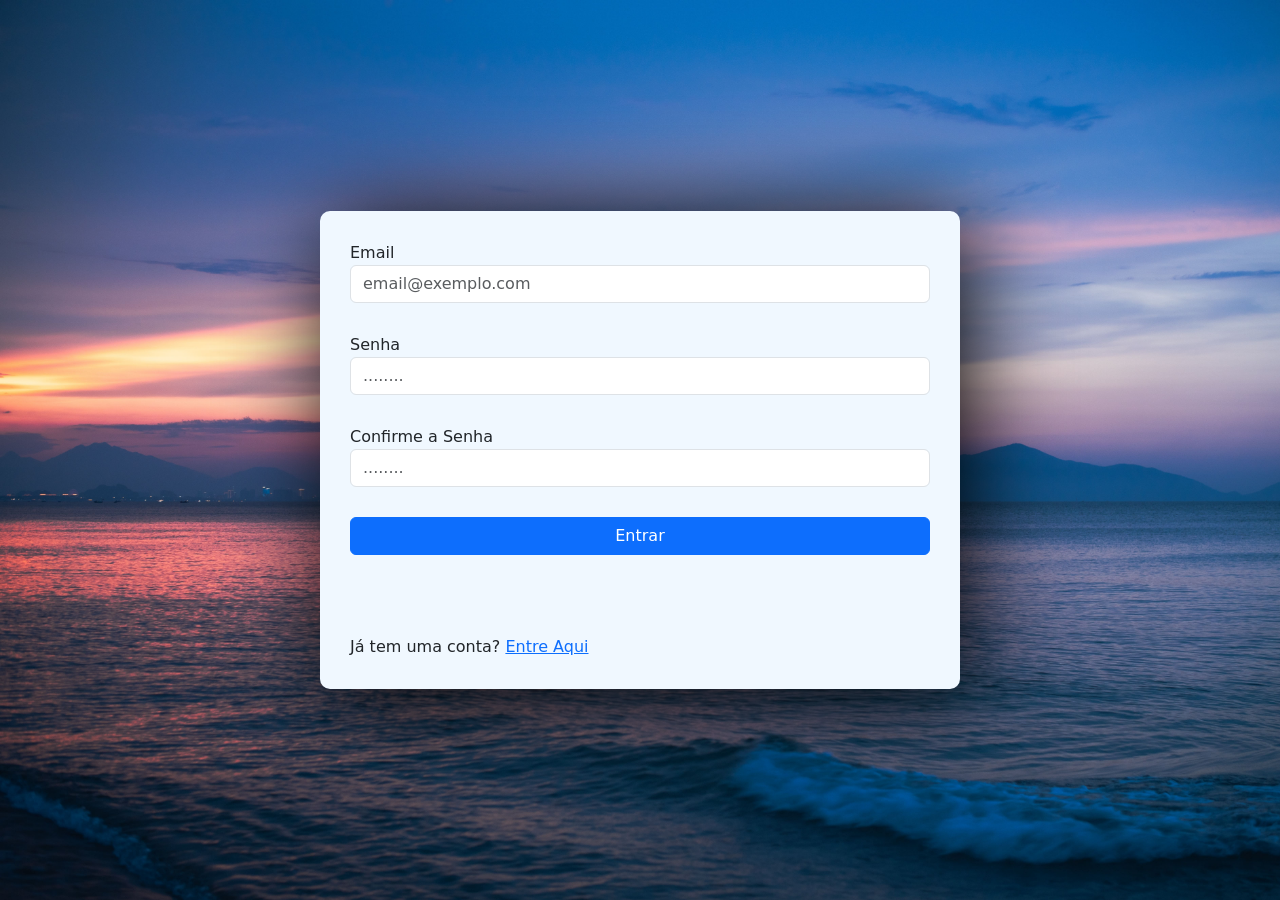
==== src/frontend/cadastro.html @ e50a6e3d "Frontend básico da tela de login e da de cadastro feito" ====
<!DOCTYPE html>
<html lang="pt-BR">
<head>
    <meta charset="UTF-8">
    <meta name="viewport" content="width=device-width, initial-scale=1.0">
    <link href="https://cdn.jsdelivr.net/npm/bootstrap@5.3.8/dist/css/bootstrap.min.css" rel="stylesheet" integrity="sha384-sRIl4kxILFvY47J16cr9ZwB07vP4J8+LH7qKQnuqkuIAvNWLzeN8tE5YBujZqJLB" crossorigin="anonymous">
    <link rel="stylesheet" href="../frontend/css/style.css">
    <title>Cadastro</title>
</head>
<body class="bodylogin">

    <form class="formulario">
  <div class="form-group">
    <label for="exampleInputEmail1">Email</label>
    <input type="email" class="form-control" id="exampleInputEmail1" aria-describedby="emailHelp" placeholder="email@exemplo.com">
  </div>
  <div class="form-group">
    <label for="exampleInputPassword1">Senha</label>
    <input type="password" class="form-control" id="exampleInputPassword1" placeholder="........">
  </div>
  <div class="form-group">
    <label for="exampleInputPassword1">Confirme a Senha</label>
    <input type="password" class="form-control" id="exampleInputPassword1" placeholder="........">
  </div>
  <button type="submit" class="btn btn-primary">Entrar</button>
  <div class="naotem">
      Já tem uma conta? <a href="login.html">Entre Aqui</a>
  </div>
</form>
    
</body>
</html>
---- src/frontend/css/style.css ----
* {
margin: 0;
padding: 0px;
box-sizing: border-box;
}

.formulario {
    display: flex;
    flex-direction: column;
    background-color: aliceblue;
    padding: 30px;
    border-radius: 10px;
    box-shadow: 10px 5px 100px black;
    width: 50%;
}

.bodylogin {
    background-image: url(../assets/images/loginbg.jpg);
    background-repeat: no-repeat;
    background-size: cover;
    display: flex;          
    justify-content: center;
    align-items: center;
    height: 100vh; 
}



.form-group {
   padding-bottom: 30px;
}


.naotem {
    margin-top: 5rem;
}
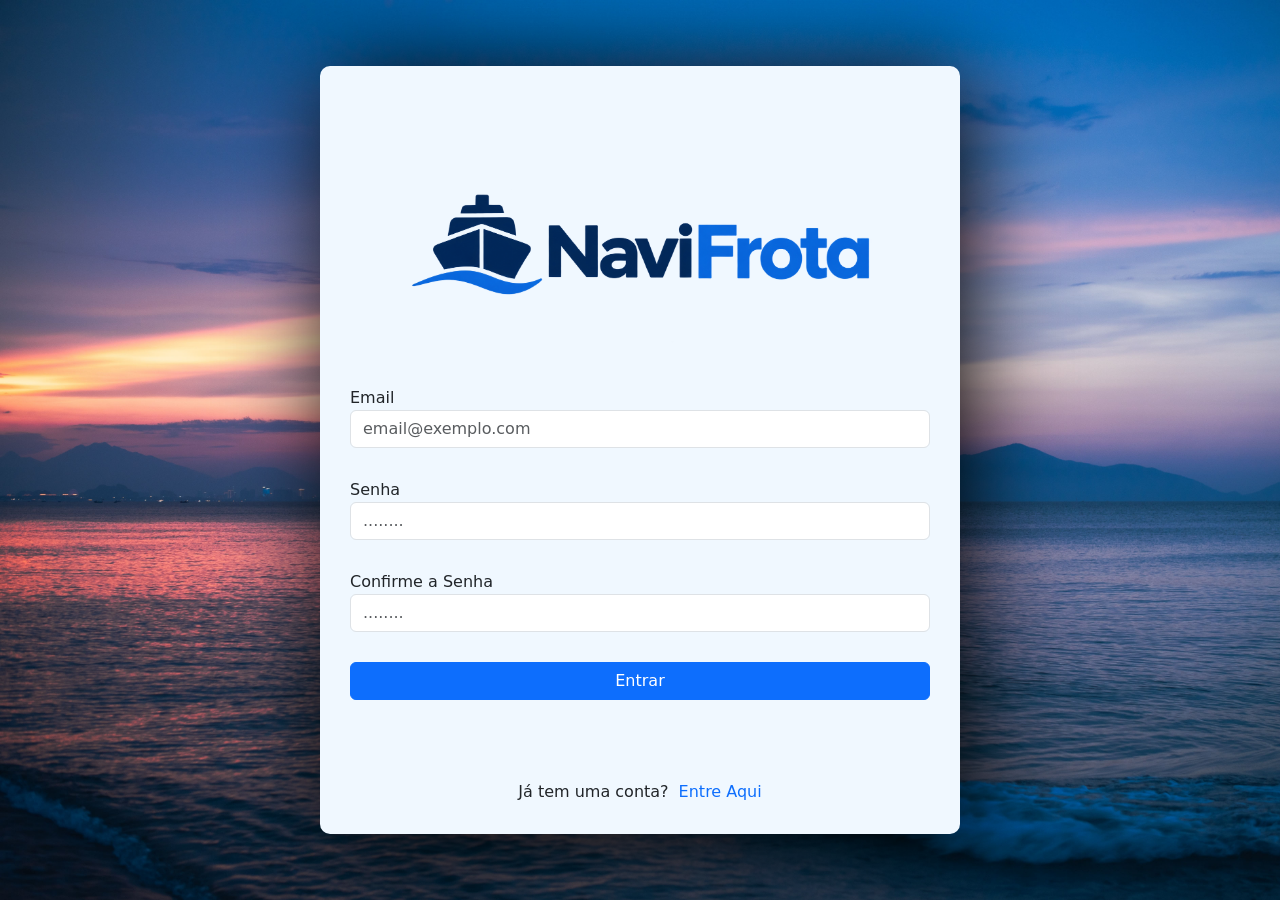
==== commit 44ec266b: "Frontend das páginas cadastro e login finalizado" ====
--- a/src/frontend/cadastro.html
+++ b/src/frontend/cadastro.html
@@ -10,6 +10,7 @@
 <body class="bodylogin">
 
     <form class="formulario">
+      <img src="assets/images/logo.png" alt="Logo do site">
   <div class="form-group">
     <label for="exampleInputEmail1">Email</label>
     <input type="email" class="form-control" id="exampleInputEmail1" aria-describedby="emailHelp" placeholder="email@exemplo.com">
@@ -24,7 +25,7 @@
   </div>
   <button type="submit" class="btn btn-primary">Entrar</button>
   <div class="naotem">
-      Já tem uma conta? <a href="login.html">Entre Aqui</a>
+      Já tem uma conta?<a href="login.html" class="linkentrar">Entre Aqui</a>
   </div>
 </form>
     
--- a/src/frontend/css/style.css
+++ b/src/frontend/css/style.css
@@ -32,5 +32,13 @@
 
 
 .naotem {
+    display: flex;
     margin-top: 5rem;
+    justify-content: center;
+    
+}
+
+.linkentrar {
+    margin-left: 10px;
+    text-decoration: none;
 }
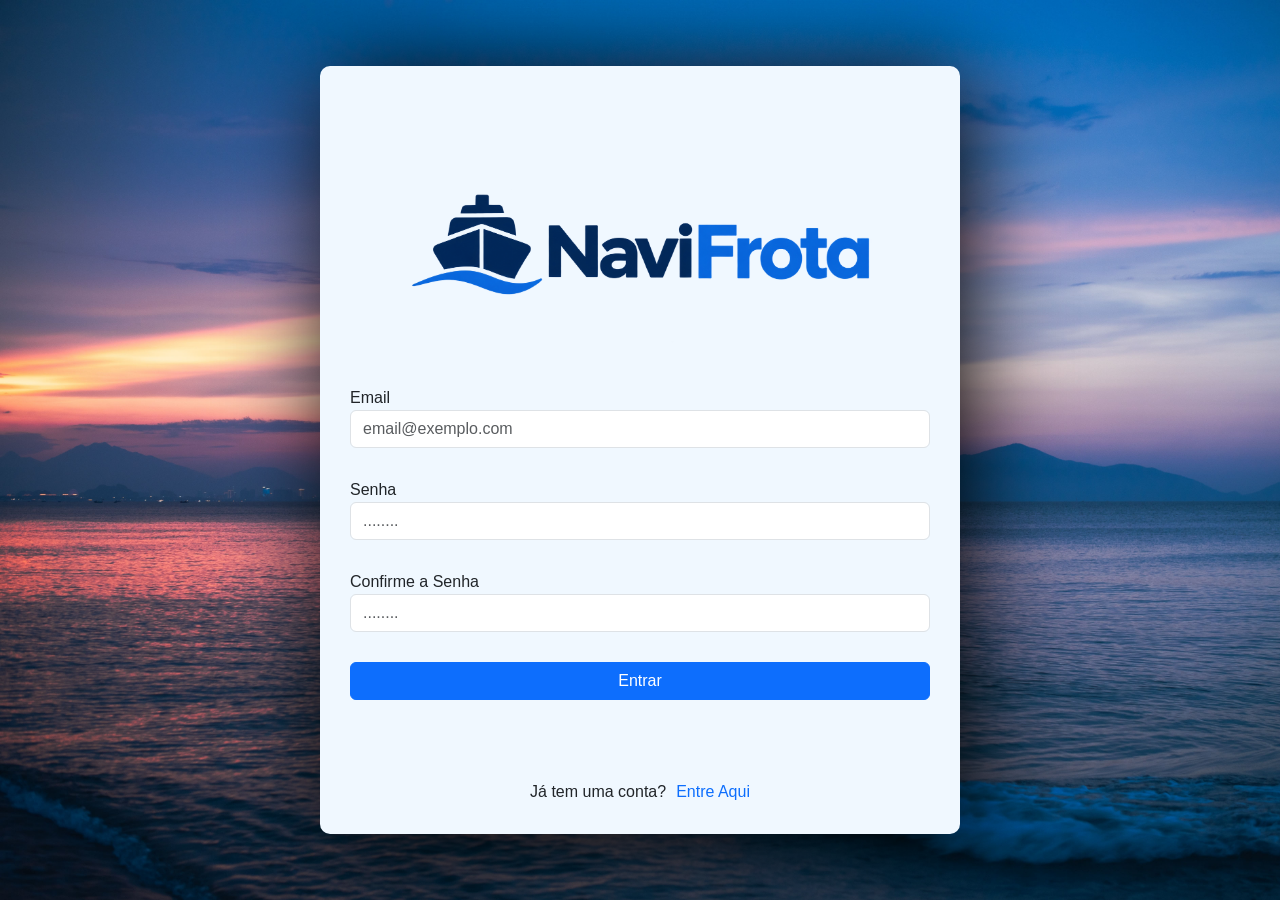
==== commit 31fc4861: "Começo do front da página inicial" ====
--- a/src/frontend/cadastro.html
+++ b/src/frontend/cadastro.html
@@ -5,7 +5,7 @@
     <meta name="viewport" content="width=device-width, initial-scale=1.0">
     <link href="https://cdn.jsdelivr.net/npm/bootstrap@5.3.8/dist/css/bootstrap.min.css" rel="stylesheet" integrity="sha384-sRIl4kxILFvY47J16cr9ZwB07vP4J8+LH7qKQnuqkuIAvNWLzeN8tE5YBujZqJLB" crossorigin="anonymous">
     <link rel="stylesheet" href="../frontend/css/style.css">
-    <title>Cadastro</title>
+    <title>NaviFrota - Cadastro</title>
 </head>
 <body class="bodylogin">
 
--- a/src/frontend/css/style.css
+++ b/src/frontend/css/style.css
@@ -2,6 +2,7 @@
 margin: 0;
 padding: 0px;
 box-sizing: border-box;
+font-family: 'Inter', sans-serif;
 }
 
 .formulario {
@@ -41,4 +42,83 @@
 .linkentrar {
     margin-left: 10px;
     text-decoration: none;
-}+}
+
+.imagem-principal {
+  background-image: url(../assets/images/barcopginicial.jpg);
+  background-repeat: no-repeat;
+  background-size: cover;
+  padding: 5rem;
+  height: 40rem;
+  color: aliceblue;
+  
+}
+
+.texto-principal {
+font-size: 100px;
+}
+
+.botao-dashboard {
+  margin-top: 5rem;
+  background-color: #ff9216;
+  width: 240px;
+  height: 90px;
+  color: black;
+  font-weight: bold;
+  border: none;
+  border-radius: 5px;
+  font-size: 25px;
+  cursor: pointer;
+  transition: background-color 0.3s ease;
+}
+
+.botao-dashboard:hover {
+  background-color: #c96f08;
+}
+
+.botao-catalogo {
+  background-color: transparent;
+  width: 270px;
+  height: 90px;
+  color: white;
+  font-weight: bold;
+  border: solid 2px white;
+  border-radius: 5px;
+  font-size: 25px;
+  cursor: pointer;
+  transition: background-color 0.3s ease;
+}
+
+.botao-catalogo:hover {
+    background-color: #6a6c79;
+}
+
+.container-cards {
+  display: flex;
+  flex-direction: row;
+  justify-content: center;
+  flex-wrap: wrap;
+  gap: 20px;
+}
+.cards {
+  padding: 100px;
+  background-color: aliceblue;
+  min-height: 100vh; 
+}
+
+.card {
+  border: none;
+  box-shadow: 6px 6px 10px rgb(177, 177, 177); 
+  margin: 15px;
+  padding: 1rem;
+}
+
+.card-title {
+  font-weight: bold;
+  font-size: 40px;
+}
+
+.card-text {
+  font-size: 25px;
+}
+
